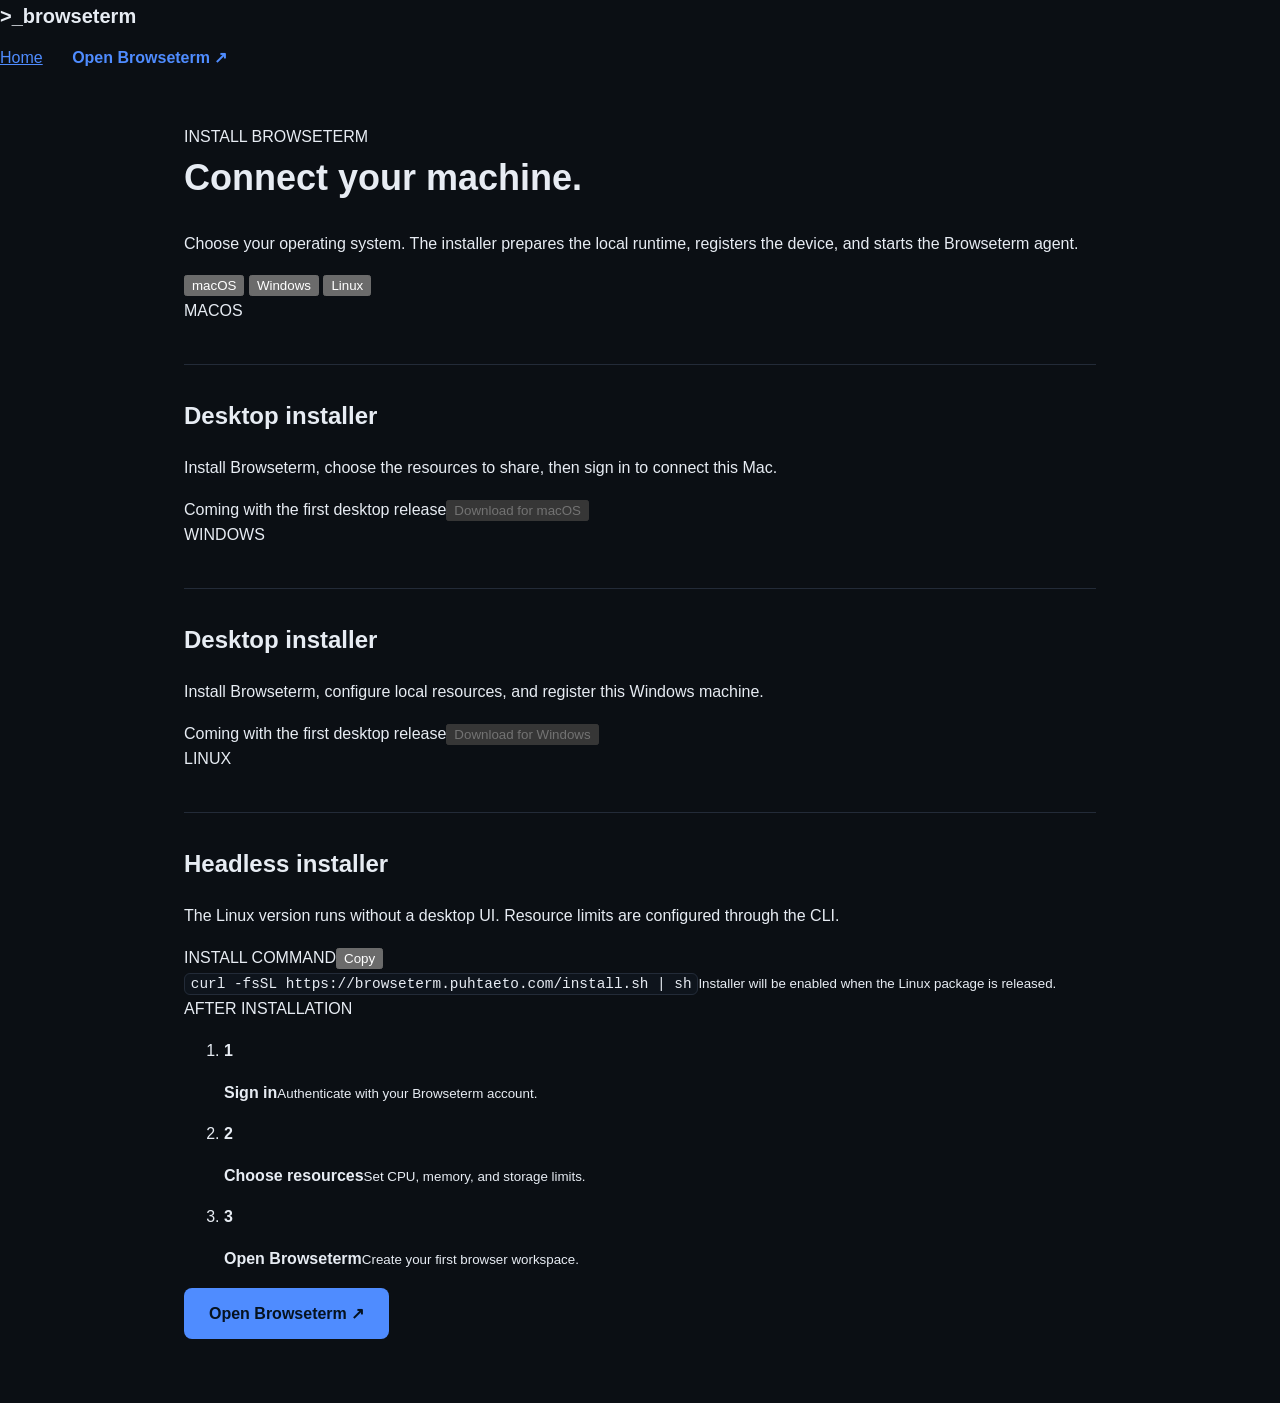
==== public/install/index.html @ 2fb6f178 "Integrate new landing page + install page; rebuild FAQ/security to match index.html, install/index.h" ====
<!doctype html>
<html lang="en">
<head>
  <meta charset="utf-8">
  <meta name="viewport" content="width=device-width, initial-scale=1">
  <meta name="description" content="Install Browseterm on macOS, Windows, or Linux.">
  <title>Install Browseterm</title>
  <link rel="icon" type="image/svg+xml" href="data:image/svg+xml,%3Csvg xmlns='http://www.w3.org/2000/svg' viewBox='0 0 64 64'%3E%3Crect width='64' height='64' rx='16' fill='%23152a22'/%3E%3Cpath d='m17 21 11 11-11 11M32 43h15' fill='none' stroke='%23A8FBD3' stroke-width='6' stroke-linecap='round' stroke-linejoin='round'/%3E%3C/svg%3E">
  <link rel="preconnect" href="https://fonts.googleapis.com">
  <link rel="preconnect" href="https://fonts.gstatic.com" crossorigin>
  <link href="https://fonts.googleapis.com/css2?family=DM+Sans:wght@400;500;600;700&family=JetBrains+Mono:wght@400;500;600&display=swap" rel="stylesheet">
  <link rel="stylesheet" href="/assets/styles.css">
</head>
<body class="install-page">
  <div class="noise" aria-hidden="true"></div>
  <header class="nav shell">
    <a class="brand" href="/"><span class="brand-mark" aria-hidden="true"><span>&gt;_</span></span><span>browseterm</span></a>
    <nav aria-label="Primary navigation">
      <a class="nav-link" href="/">Home</a>
      <a class="button button-small button-ghost" href="https://app.browseterm.puhtaeto.com">Open Browseterm <span aria-hidden="true">↗</span></a>
    </nav>
  </header>
  <main class="install-main shell">
    <div class="install-intro">
      <span class="section-number">INSTALL BROWSETERM</span>
      <h1>Connect your machine.</h1>
      <p>Choose your operating system. The installer prepares the local runtime, registers the device, and starts the Browseterm agent.</p>
    </div>
    <div class="os-tabs" role="tablist" aria-label="Operating system">
      <button class="os-tab active" role="tab" aria-selected="true" data-os="macos">macOS</button>
      <button class="os-tab" role="tab" aria-selected="false" data-os="windows">Windows</button>
      <button class="os-tab" role="tab" aria-selected="false" data-os="linux">Linux</button>
    </div>
    <section class="install-panel active" data-panel="macos">
      <div><span class="panel-kicker">MACOS</span><h2>Desktop installer</h2><p>Install Browseterm, choose the resources to share, then sign in to connect this Mac.</p></div>
      <div class="download-state"><span>Coming with the first desktop release</span><button disabled>Download for macOS</button></div>
    </section>
    <section class="install-panel" data-panel="windows">
      <div><span class="panel-kicker">WINDOWS</span><h2>Desktop installer</h2><p>Install Browseterm, configure local resources, and register this Windows machine.</p></div>
      <div class="download-state"><span>Coming with the first desktop release</span><button disabled>Download for Windows</button></div>
    </section>
    <section class="install-panel" data-panel="linux">
      <div><span class="panel-kicker">LINUX</span><h2>Headless installer</h2><p>The Linux version runs without a desktop UI. Resource limits are configured through the CLI.</p></div>
      <div class="code-block"><div><span>INSTALL COMMAND</span><button class="copy" type="button" data-copy="curl -fsSL https://browseterm.puhtaeto.com/install.sh | sh">Copy</button></div><code>curl -fsSL https://browseterm.puhtaeto.com/install.sh | sh</code><small>Installer will be enabled when the Linux package is released.</small></div>
    </section>
    <div class="after-install">
      <span>AFTER INSTALLATION</span>
      <ol><li><b>1</b><p><strong>Sign in</strong><small>Authenticate with your Browseterm account.</small></p></li><li><b>2</b><p><strong>Choose resources</strong><small>Set CPU, memory, and storage limits.</small></p></li><li><b>3</b><p><strong>Open Browseterm</strong><small>Create your first browser workspace.</small></p></li></ol>
      <a class="button button-primary" href="https://app.browseterm.puhtaeto.com">Open Browseterm <span aria-hidden="true">↗</span></a>
    </div>
  </main>
  <script src="/assets/app.js"></script>
</body>
</html>
---- assets/styles.css ----
:root {
  --bg: #0b0f14;
  --bg-elevated: #121822;
  --border: #232b38;
  --text: #e7ecf3;
  --text-muted: #9aa7b8;
  --accent: #4f8cff;
  --accent-hover: #6da0ff;
  --code-bg: #0e141c;
  --focus: #7db3ff;
  --max-width: 960px;
}

* {
  box-sizing: border-box;
}

html {
  color-scheme: dark;
}

body {
  margin: 0;
  font-family: -apple-system, BlinkMacSystemFont, "Segoe UI", Roboto, Helvetica, Arial, sans-serif;
  background: var(--bg);
  color: var(--text);
  line-height: 1.6;
}

a {
  color: var(--accent);
}

a:hover {
  color: var(--accent-hover);
}

a:focus-visible,
button:focus-visible {
  outline: 3px solid var(--focus);
  outline-offset: 2px;
}

.skip-link {
  position: absolute;
  left: -999px;
  top: auto;
  background: var(--accent);
  color: #06121f;
  padding: 0.75rem 1rem;
  z-index: 100;
  border-radius: 0 0 6px 0;
}

.skip-link:focus {
  left: 0;
  top: 0;
}

header.site-header {
  border-bottom: 1px solid var(--border);
  padding: 1rem 1.5rem;
}

.site-header nav {
  max-width: var(--max-width);
  margin: 0 auto;
  display: flex;
  align-items: center;
  justify-content: space-between;
  flex-wrap: wrap;
  gap: 1rem;
}

.brand {
  font-weight: 700;
  font-size: 1.25rem;
  text-decoration: none;
  color: var(--text);
}

.nav-links {
  display: flex;
  gap: 1.25rem;
  list-style: none;
  margin: 0;
  padding: 0;
  flex-wrap: wrap;
}

.nav-links a {
  text-decoration: none;
  color: var(--text-muted);
}

.nav-links a:hover,
.nav-links a[aria-current="page"] {
  color: var(--text);
}

main {
  max-width: var(--max-width);
  margin: 0 auto;
  padding: 2.5rem 1.5rem 4rem;
}

h1 {
  font-size: 2.25rem;
  margin-top: 0;
}

h2 {
  font-size: 1.5rem;
  margin-top: 2.5rem;
  border-top: 1px solid var(--border);
  padding-top: 2rem;
}

h1:first-child + h2,
main > h2:first-of-type {
  border-top: none;
  padding-top: 0;
}

p {
  color: var(--text);
}

.lede {
  font-size: 1.15rem;
  color: var(--text-muted);
  max-width: 42em;
}

.cta-row {
  display: flex;
  gap: 1rem;
  flex-wrap: wrap;
  margin: 2rem 0;
}

.button {
  display: inline-block;
  padding: 0.75rem 1.5rem;
  border-radius: 8px;
  text-decoration: none;
  font-weight: 600;
  border: 1px solid transparent;
}

.button-primary {
  background: var(--accent);
  color: #06121f;
}

.button-primary:hover {
  background: var(--accent-hover);
  color: #06121f;
}

.button-secondary {
  background: transparent;
  color: var(--text);
  border-color: var(--border);
}

.button-secondary:hover {
  border-color: var(--accent);
  color: var(--accent-hover);
}

.card-grid {
  display: grid;
  grid-template-columns: repeat(auto-fit, minmax(220px, 1fr));
  gap: 1.25rem;
  margin: 1.5rem 0;
}

.card {
  background: var(--bg-elevated);
  border: 1px solid var(--border);
  border-radius: 10px;
  padding: 1.25rem;
}

.card h3 {
  margin-top: 0;
}

code,
pre {
  font-family: ui-monospace, SFMono-Regular, Menlo, Consolas, monospace;
  background: var(--code-bg);
  border: 1px solid var(--border);
  border-radius: 6px;
}

code {
  padding: 0.15em 0.4em;
  font-size: 0.9em;
}

pre {
  padding: 1rem;
  overflow-x: auto;
}

pre code {
  border: none;
  padding: 0;
  background: none;
}

.download-placeholder {
  display: inline-block;
  padding: 0.6rem 1.1rem;
  border: 1px dashed var(--border);
  border-radius: 8px;
  color: var(--text-muted);
  text-decoration: none;
  cursor: not-allowed;
}

.badge {
  display: inline-block;
  font-size: 0.75rem;
  text-transform: uppercase;
  letter-spacing: 0.05em;
  color: var(--text-muted);
  border: 1px solid var(--border);
  border-radius: 999px;
  padding: 0.2rem 0.6rem;
  margin-left: 0.5rem;
}

ol.steps {
  padding-left: 1.25rem;
}

ol.steps li {
  margin-bottom: 0.75rem;
}

.callout {
  background: var(--bg-elevated);
  border-left: 4px solid var(--accent);
  border-radius: 6px;
  padding: 1rem 1.25rem;
  margin: 1.5rem 0;
}

.faq-item {
  margin-bottom: 1.75rem;
}

.faq-item h2 {
  font-size: 1.15rem;
  border-top: none;
  padding-top: 0;
  margin-top: 0;
}

footer.site-footer {
  border-top: 1px solid var(--border);
  padding: 2rem 1.5rem;
  color: var(--text-muted);
  font-size: 0.9rem;
}

footer.site-footer .footer-inner {
  max-width: var(--max-width);
  margin: 0 auto;
  display: flex;
  justify-content: space-between;
  flex-wrap: wrap;
  gap: 1rem;
}

@media (max-width: 600px) {
  h1 {
    font-size: 1.75rem;
  }
}
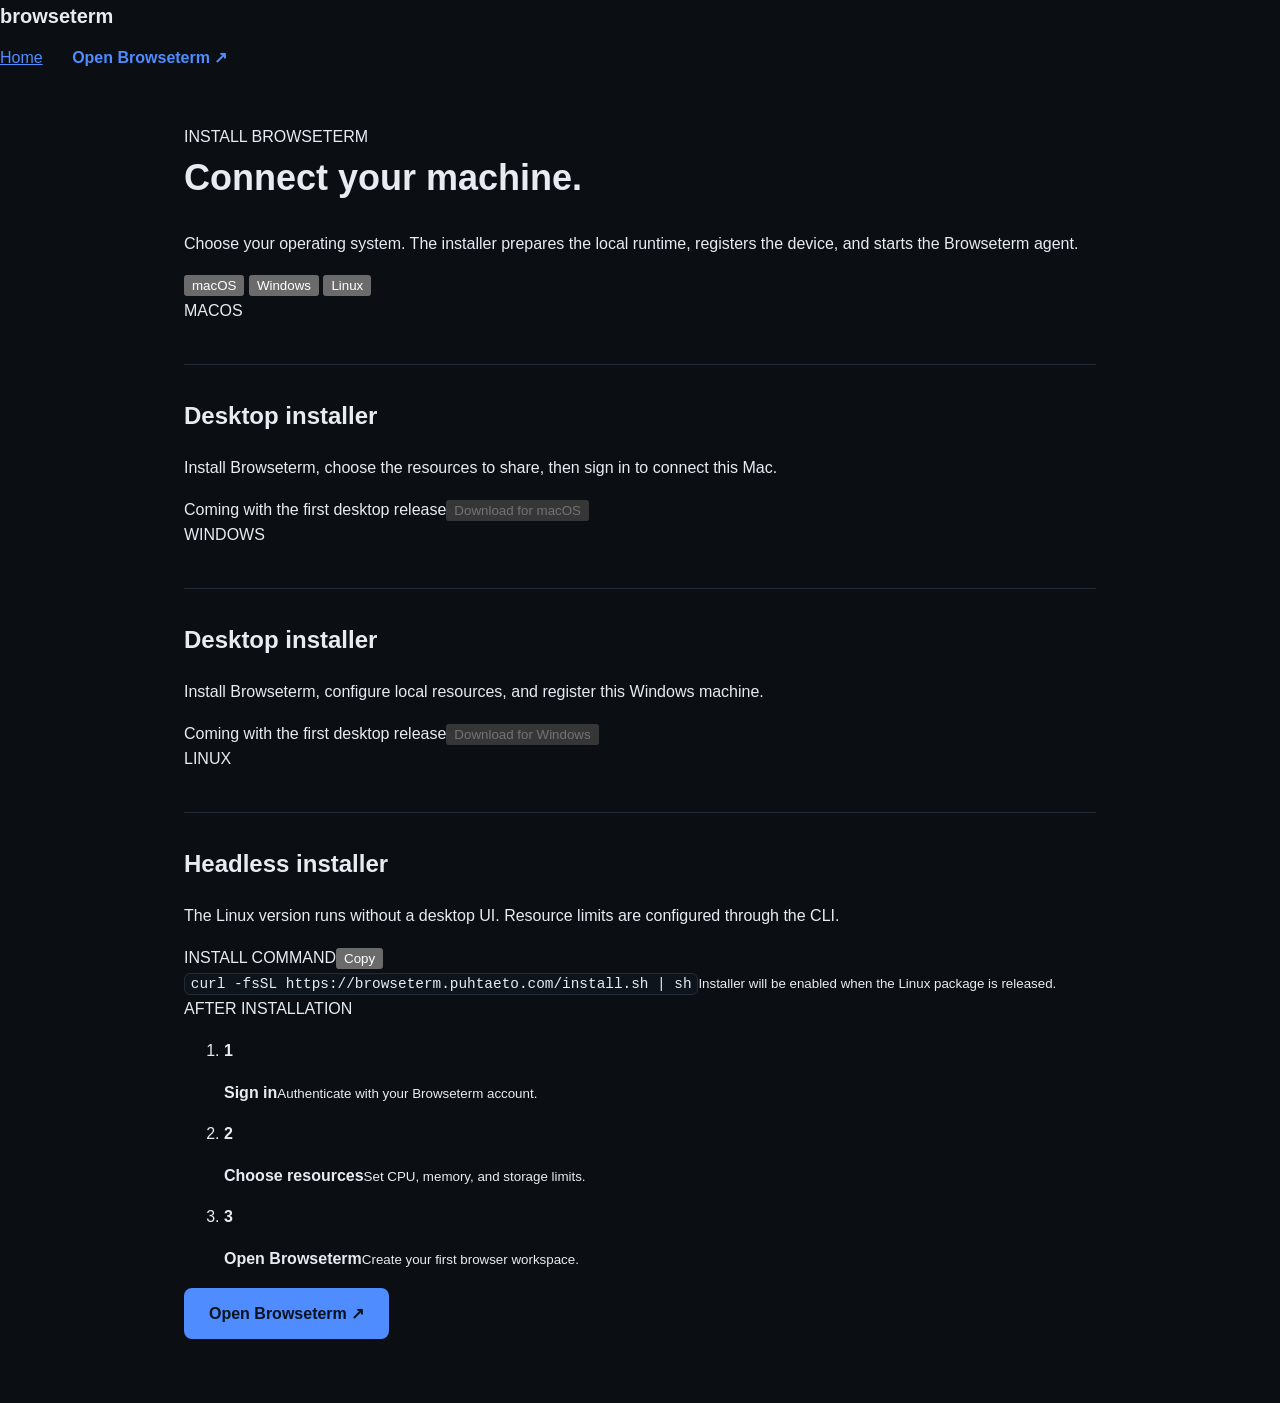
==== commit d0236713: "Replace the >_ text brand-mark with the real logo SVG everywhere The nav/footer brand mark on every " ====
--- a/public/install/index.html
+++ b/public/install/index.html
@@ -5,7 +5,7 @@
   <meta name="viewport" content="width=device-width, initial-scale=1">
   <meta name="description" content="Install Browseterm on macOS, Windows, or Linux.">
   <title>Install Browseterm</title>
-  <link rel="icon" type="image/svg+xml" href="data:image/svg+xml,%3Csvg xmlns='http://www.w3.org/2000/svg' viewBox='0 0 64 64'%3E%3Crect width='64' height='64' rx='16' fill='%23152a22'/%3E%3Cpath d='m17 21 11 11-11 11M32 43h15' fill='none' stroke='%23A8FBD3' stroke-width='6' stroke-linecap='round' stroke-linejoin='round'/%3E%3C/svg%3E">
+  <link rel="icon" type="image/svg+xml" href="/assets/images/download.svg">
   <link rel="preconnect" href="https://fonts.googleapis.com">
   <link rel="preconnect" href="https://fonts.gstatic.com" crossorigin>
   <link href="https://fonts.googleapis.com/css2?family=DM+Sans:wght@400;500;600;700&family=JetBrains+Mono:wght@400;500;600&display=swap" rel="stylesheet">
@@ -14,7 +14,7 @@
 <body class="install-page">
   <div class="noise" aria-hidden="true"></div>
   <header class="nav shell">
-    <a class="brand" href="/"><span class="brand-mark" aria-hidden="true"><span>&gt;_</span></span><span>browseterm</span></a>
+    <a class="brand" href="/"><span class="brand-mark" aria-hidden="true"><img src="/assets/images/download.svg" alt=""></span><span>browseterm</span></a>
     <nav aria-label="Primary navigation">
       <a class="nav-link" href="/">Home</a>
       <a class="button button-small button-ghost" href="https://app.browseterm.puhtaeto.com">Open Browseterm <span aria-hidden="true">↗</span></a>
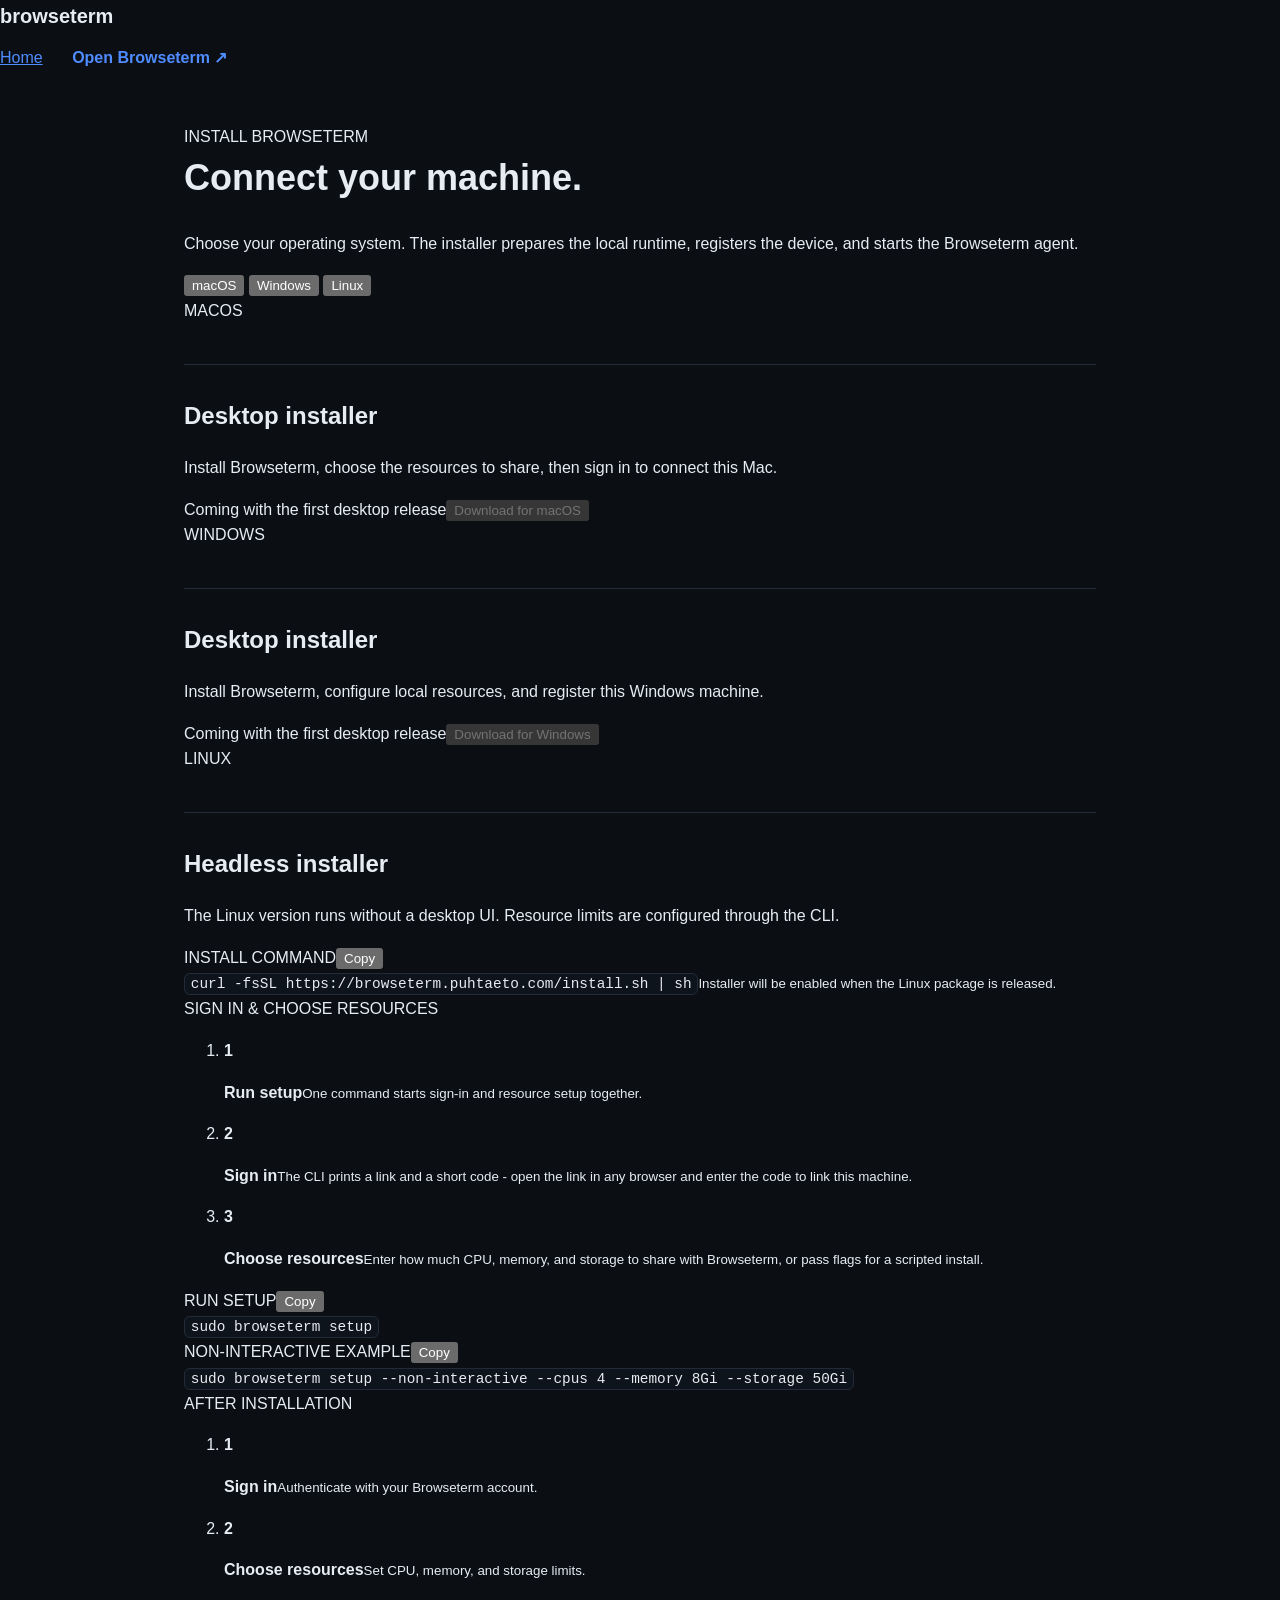
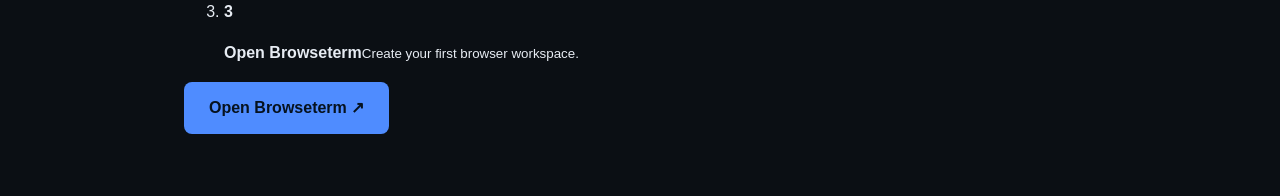
==== commit 1ed040ee: "Add a real sign-in/choose-resources walkthrough to the Linux install panel The install page's shared" ====
--- a/public/install/index.html
+++ b/public/install/index.html
@@ -42,6 +42,16 @@
     <section class="install-panel" data-panel="linux">
       <div><span class="panel-kicker">LINUX</span><h2>Headless installer</h2><p>The Linux version runs without a desktop UI. Resource limits are configured through the CLI.</p></div>
       <div class="code-block"><div><span>INSTALL COMMAND</span><button class="copy" type="button" data-copy="curl -fsSL https://browseterm.puhtaeto.com/install.sh | sh">Copy</button></div><code>curl -fsSL https://browseterm.puhtaeto.com/install.sh | sh</code><small>Installer will be enabled when the Linux package is released.</small></div>
+      <div class="after-install cli-steps">
+        <span>SIGN IN &amp; CHOOSE RESOURCES</span>
+        <ol>
+          <li><b>1</b><p><strong>Run setup</strong><small>One command starts sign-in and resource setup together.</small></p></li>
+          <li><b>2</b><p><strong>Sign in</strong><small>The CLI prints a link and a short code - open the link in any browser and enter the code to link this machine.</small></p></li>
+          <li><b>3</b><p><strong>Choose resources</strong><small>Enter how much CPU, memory, and storage to share with Browseterm, or pass flags for a scripted install.</small></p></li>
+        </ol>
+        <div class="code-block"><div><span>RUN SETUP</span><button class="copy" type="button" data-copy="sudo browseterm setup">Copy</button></div><code>sudo browseterm setup</code></div>
+        <div class="code-block"><div><span>NON-INTERACTIVE EXAMPLE</span><button class="copy" type="button" data-copy="sudo browseterm setup --non-interactive --cpus 4 --memory 8Gi --storage 50Gi">Copy</button></div><code>sudo browseterm setup --non-interactive --cpus 4 --memory 8Gi --storage 50Gi</code></div>
+      </div>
     </section>
     <div class="after-install">
       <span>AFTER INSTALLATION</span>
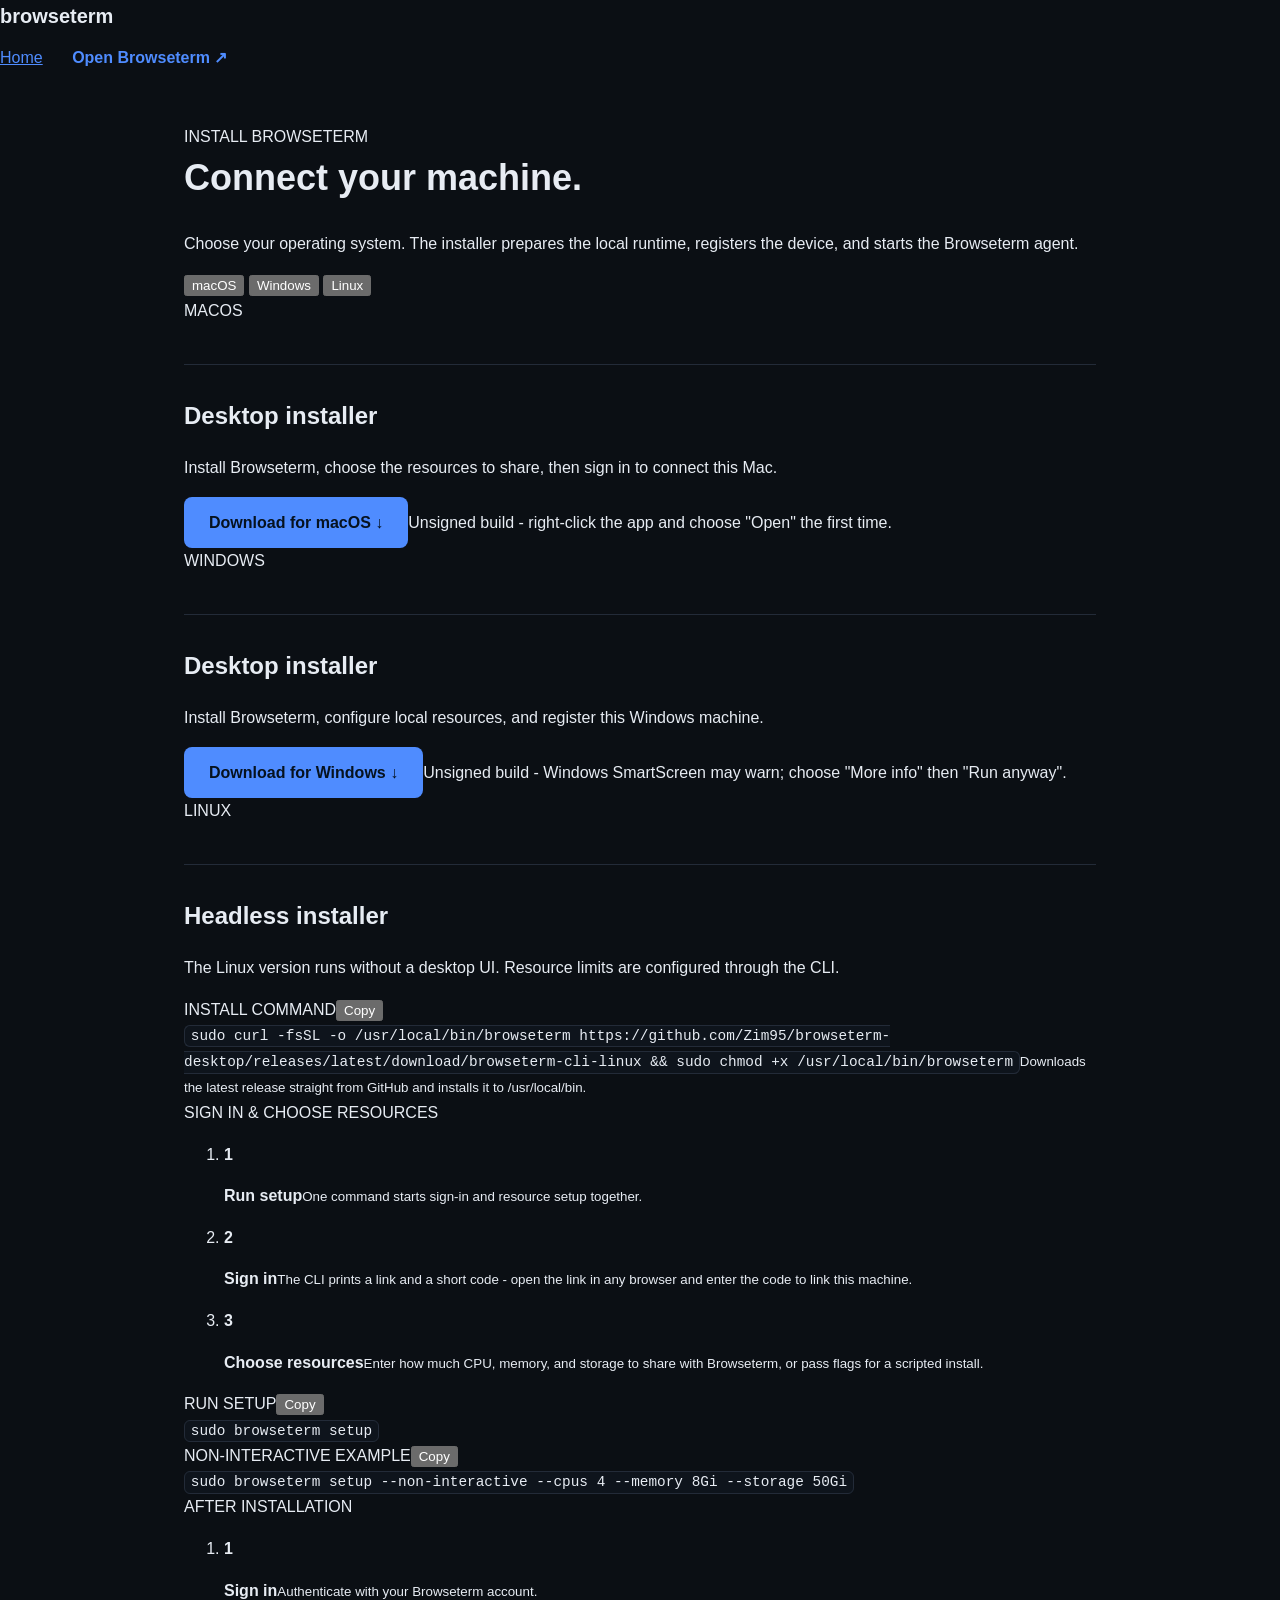
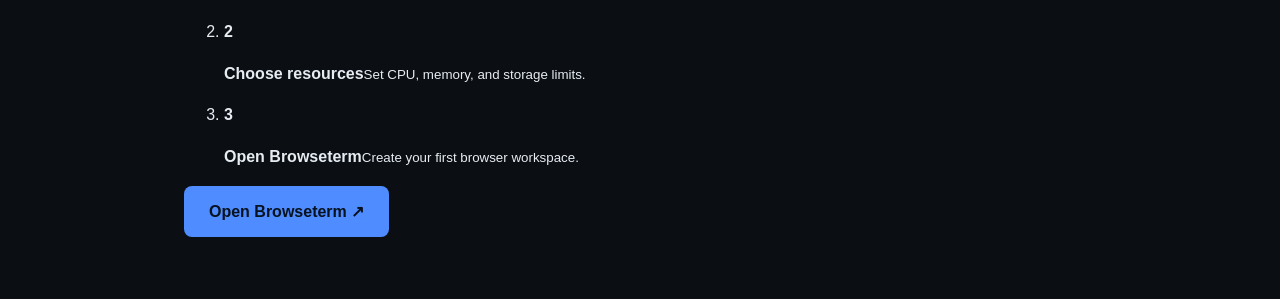
==== commit fb3d8190: "Wire the real v0.1.0 download links into the install page All three "Coming with the first desktop r" ====
--- a/public/install/index.html
+++ b/public/install/index.html
@@ -33,15 +33,15 @@
     </div>
     <section class="install-panel active" data-panel="macos">
       <div><span class="panel-kicker">MACOS</span><h2>Desktop installer</h2><p>Install Browseterm, choose the resources to share, then sign in to connect this Mac.</p></div>
-      <div class="download-state"><span>Coming with the first desktop release</span><button disabled>Download for macOS</button></div>
+      <div class="download-state ready"><a class="button button-primary" href="https://github.com/Zim95/browseterm-desktop/releases/latest/download/BrowseTerm-macOS.dmg">Download for macOS <span aria-hidden="true">↓</span></a><span>Unsigned build - right-click the app and choose "Open" the first time.</span></div>
     </section>
     <section class="install-panel" data-panel="windows">
       <div><span class="panel-kicker">WINDOWS</span><h2>Desktop installer</h2><p>Install Browseterm, configure local resources, and register this Windows machine.</p></div>
-      <div class="download-state"><span>Coming with the first desktop release</span><button disabled>Download for Windows</button></div>
+      <div class="download-state ready"><a class="button button-primary" href="https://github.com/Zim95/browseterm-desktop/releases/latest/download/BrowseTerm-Setup.exe">Download for Windows <span aria-hidden="true">↓</span></a><span>Unsigned build - Windows SmartScreen may warn; choose "More info" then "Run anyway".</span></div>
     </section>
     <section class="install-panel" data-panel="linux">
       <div><span class="panel-kicker">LINUX</span><h2>Headless installer</h2><p>The Linux version runs without a desktop UI. Resource limits are configured through the CLI.</p></div>
-      <div class="code-block"><div><span>INSTALL COMMAND</span><button class="copy" type="button" data-copy="curl -fsSL https://browseterm.puhtaeto.com/install.sh | sh">Copy</button></div><code>curl -fsSL https://browseterm.puhtaeto.com/install.sh | sh</code><small>Installer will be enabled when the Linux package is released.</small></div>
+      <div class="code-block"><div><span>INSTALL COMMAND</span><button class="copy" type="button" data-copy="sudo curl -fsSL -o /usr/local/bin/browseterm https://github.com/Zim95/browseterm-desktop/releases/latest/download/browseterm-cli-linux && sudo chmod +x /usr/local/bin/browseterm">Copy</button></div><code>sudo curl -fsSL -o /usr/local/bin/browseterm https://github.com/Zim95/browseterm-desktop/releases/latest/download/browseterm-cli-linux &amp;&amp; sudo chmod +x /usr/local/bin/browseterm</code><small>Downloads the latest release straight from GitHub and installs it to /usr/local/bin.</small></div>
       <div class="after-install cli-steps">
         <span>SIGN IN &amp; CHOOSE RESOURCES</span>
         <ol>
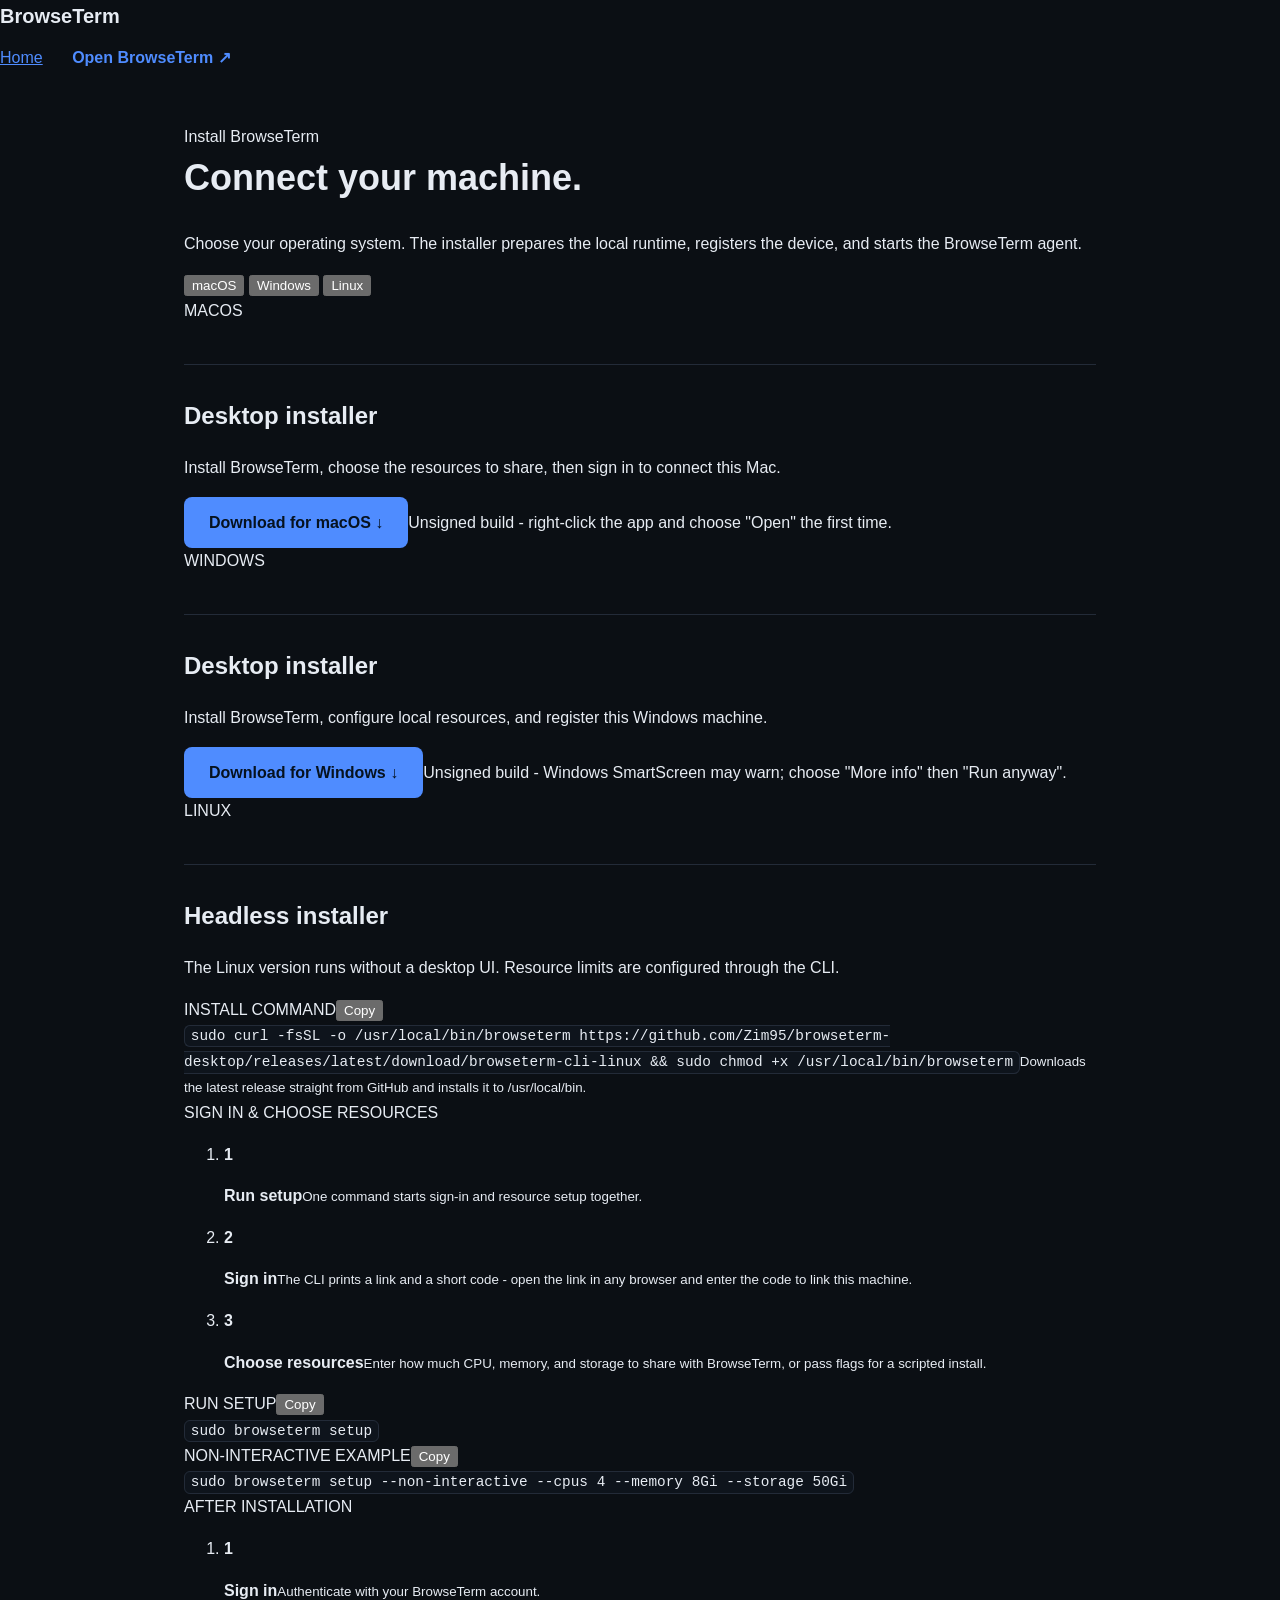
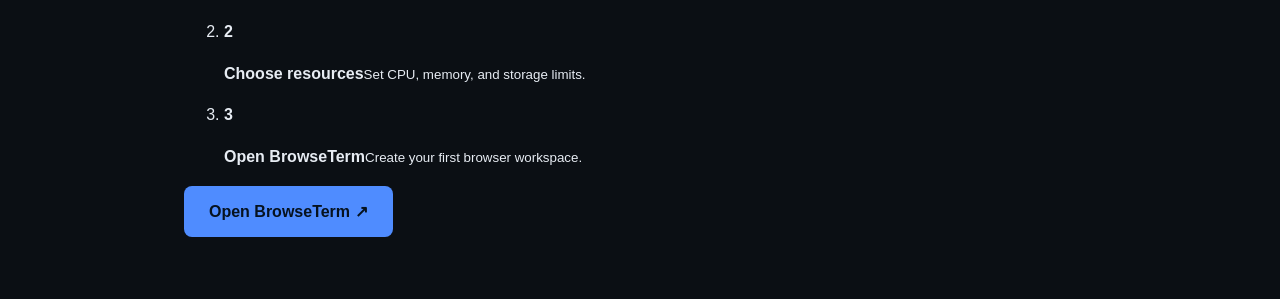
==== commit 7648188c: "Normalize every "browseterm"/"Browseterm" occurrence to "BrowseTerm" All prose, titles, meta descrip" ====
--- a/public/install/index.html
+++ b/public/install/index.html
@@ -3,8 +3,8 @@
 <head>
   <meta charset="utf-8">
   <meta name="viewport" content="width=device-width, initial-scale=1">
-  <meta name="description" content="Install Browseterm on macOS, Windows, or Linux.">
-  <title>Install Browseterm</title>
+  <meta name="description" content="Install BrowseTerm on macOS, Windows, or Linux.">
+  <title>Install BrowseTerm</title>
   <link rel="icon" type="image/svg+xml" href="/assets/images/download.svg">
   <link rel="preconnect" href="https://fonts.googleapis.com">
   <link rel="preconnect" href="https://fonts.gstatic.com" crossorigin>
@@ -14,17 +14,17 @@
 <body class="install-page">
   <div class="noise" aria-hidden="true"></div>
   <header class="nav shell">
-    <a class="brand" href="/"><span class="brand-mark" aria-hidden="true"><img src="/assets/images/download.svg" alt=""></span><span>browseterm</span></a>
+    <a class="brand" href="/"><span class="brand-mark" aria-hidden="true"><img src="/assets/images/download.svg" alt=""></span><span>BrowseTerm</span></a>
     <nav aria-label="Primary navigation">
       <a class="nav-link" href="/">Home</a>
-      <a class="button button-small button-ghost" href="https://app.browseterm.puhtaeto.com">Open Browseterm <span aria-hidden="true">↗</span></a>
+      <a class="button button-small button-ghost" href="https://app.browseterm.puhtaeto.com">Open BrowseTerm <span aria-hidden="true">↗</span></a>
     </nav>
   </header>
   <main class="install-main shell">
     <div class="install-intro">
-      <span class="section-number">INSTALL BROWSETERM</span>
+      <span class="section-number">Install BrowseTerm</span>
       <h1>Connect your machine.</h1>
-      <p>Choose your operating system. The installer prepares the local runtime, registers the device, and starts the Browseterm agent.</p>
+      <p>Choose your operating system. The installer prepares the local runtime, registers the device, and starts the BrowseTerm agent.</p>
     </div>
     <div class="os-tabs" role="tablist" aria-label="Operating system">
       <button class="os-tab active" role="tab" aria-selected="true" data-os="macos">macOS</button>
@@ -32,11 +32,11 @@
       <button class="os-tab" role="tab" aria-selected="false" data-os="linux">Linux</button>
     </div>
     <section class="install-panel active" data-panel="macos">
-      <div><span class="panel-kicker">MACOS</span><h2>Desktop installer</h2><p>Install Browseterm, choose the resources to share, then sign in to connect this Mac.</p></div>
+      <div><span class="panel-kicker">MACOS</span><h2>Desktop installer</h2><p>Install BrowseTerm, choose the resources to share, then sign in to connect this Mac.</p></div>
       <div class="download-state ready"><a class="button button-primary" href="https://github.com/Zim95/browseterm-desktop/releases/latest/download/BrowseTerm-macOS.dmg">Download for macOS <span aria-hidden="true">↓</span></a><span>Unsigned build - right-click the app and choose "Open" the first time.</span></div>
     </section>
     <section class="install-panel" data-panel="windows">
-      <div><span class="panel-kicker">WINDOWS</span><h2>Desktop installer</h2><p>Install Browseterm, configure local resources, and register this Windows machine.</p></div>
+      <div><span class="panel-kicker">WINDOWS</span><h2>Desktop installer</h2><p>Install BrowseTerm, configure local resources, and register this Windows machine.</p></div>
       <div class="download-state ready"><a class="button button-primary" href="https://github.com/Zim95/browseterm-desktop/releases/latest/download/BrowseTerm-Setup.exe">Download for Windows <span aria-hidden="true">↓</span></a><span>Unsigned build - Windows SmartScreen may warn; choose "More info" then "Run anyway".</span></div>
     </section>
     <section class="install-panel" data-panel="linux">
@@ -47,7 +47,7 @@
         <ol>
           <li><b>1</b><p><strong>Run setup</strong><small>One command starts sign-in and resource setup together.</small></p></li>
           <li><b>2</b><p><strong>Sign in</strong><small>The CLI prints a link and a short code - open the link in any browser and enter the code to link this machine.</small></p></li>
-          <li><b>3</b><p><strong>Choose resources</strong><small>Enter how much CPU, memory, and storage to share with Browseterm, or pass flags for a scripted install.</small></p></li>
+          <li><b>3</b><p><strong>Choose resources</strong><small>Enter how much CPU, memory, and storage to share with BrowseTerm, or pass flags for a scripted install.</small></p></li>
         </ol>
         <div class="code-block"><div><span>RUN SETUP</span><button class="copy" type="button" data-copy="sudo browseterm setup">Copy</button></div><code>sudo browseterm setup</code></div>
         <div class="code-block"><div><span>NON-INTERACTIVE EXAMPLE</span><button class="copy" type="button" data-copy="sudo browseterm setup --non-interactive --cpus 4 --memory 8Gi --storage 50Gi">Copy</button></div><code>sudo browseterm setup --non-interactive --cpus 4 --memory 8Gi --storage 50Gi</code></div>
@@ -55,8 +55,8 @@
     </section>
     <div class="after-install">
       <span>AFTER INSTALLATION</span>
-      <ol><li><b>1</b><p><strong>Sign in</strong><small>Authenticate with your Browseterm account.</small></p></li><li><b>2</b><p><strong>Choose resources</strong><small>Set CPU, memory, and storage limits.</small></p></li><li><b>3</b><p><strong>Open Browseterm</strong><small>Create your first browser workspace.</small></p></li></ol>
-      <a class="button button-primary" href="https://app.browseterm.puhtaeto.com">Open Browseterm <span aria-hidden="true">↗</span></a>
+      <ol><li><b>1</b><p><strong>Sign in</strong><small>Authenticate with your BrowseTerm account.</small></p></li><li><b>2</b><p><strong>Choose resources</strong><small>Set CPU, memory, and storage limits.</small></p></li><li><b>3</b><p><strong>Open BrowseTerm</strong><small>Create your first browser workspace.</small></p></li></ol>
+      <a class="button button-primary" href="https://app.browseterm.puhtaeto.com">Open BrowseTerm <span aria-hidden="true">↗</span></a>
     </div>
   </main>
   <script src="/assets/app.js"></script>
